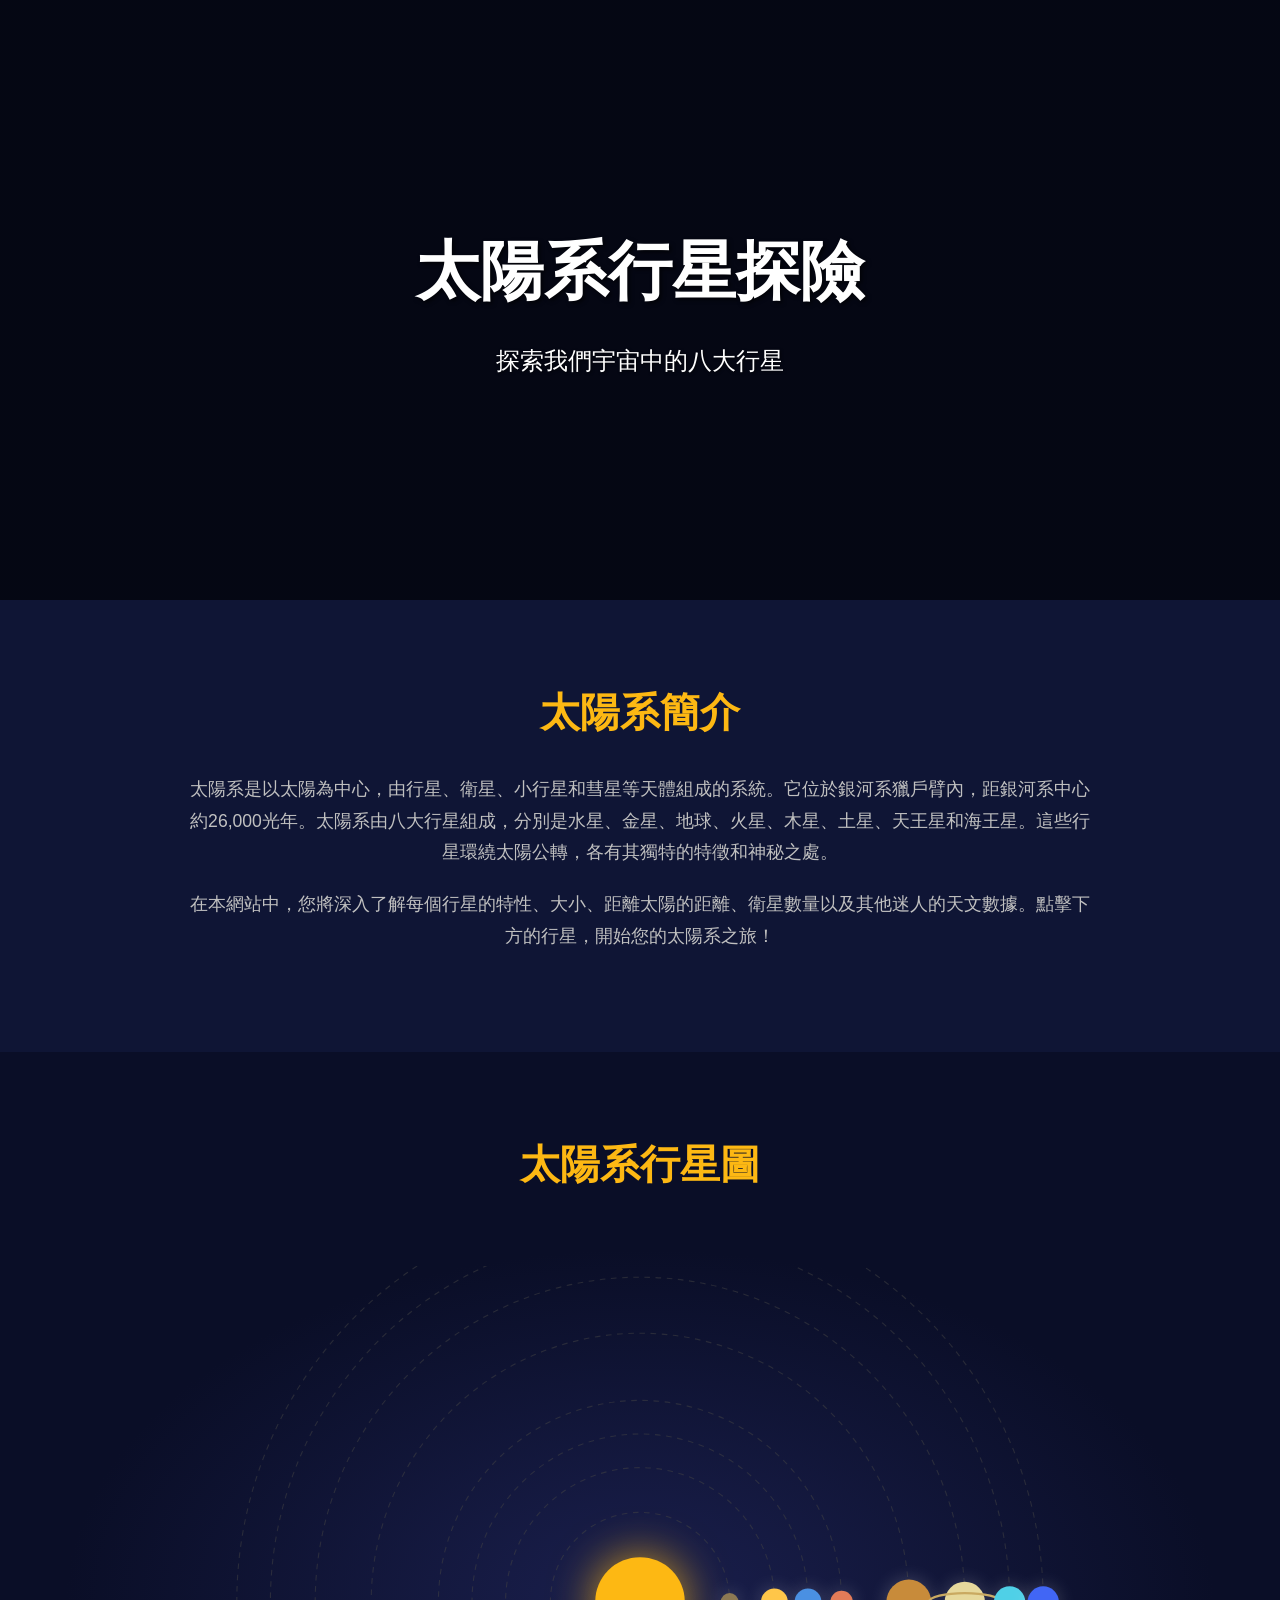
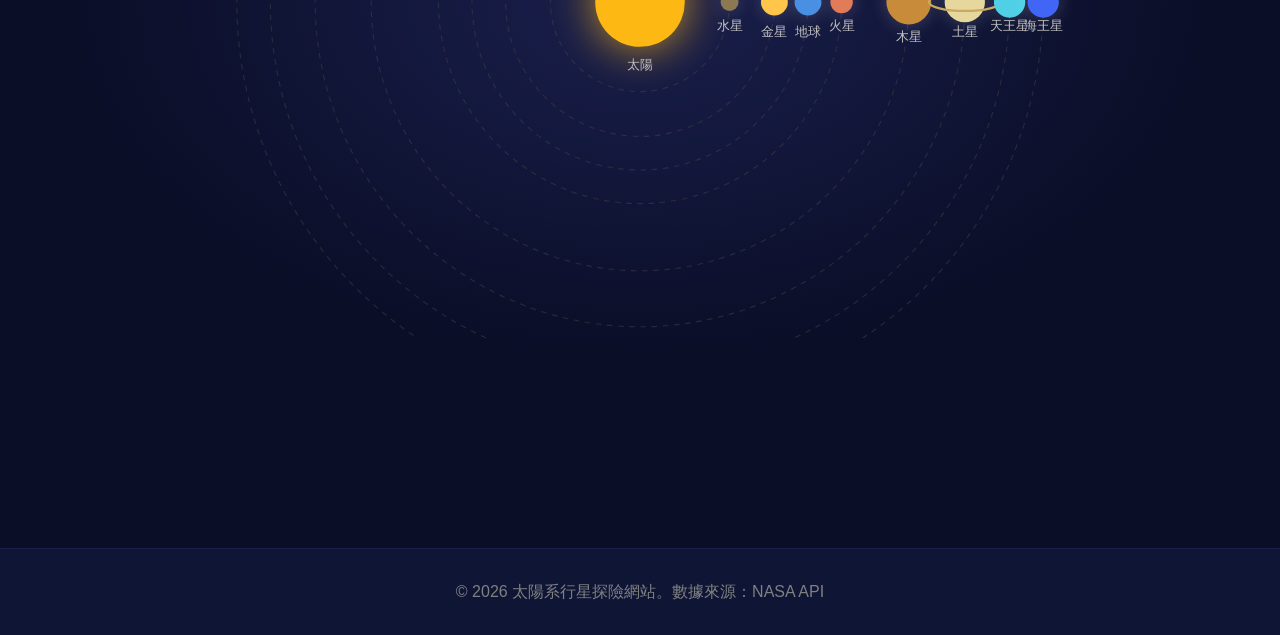
==== index.html @ 0d12c33e "first commit" ====
<!DOCTYPE html>
<html lang="zh-tw">
<head>
    <meta charset="UTF-8">
    <meta name="viewport" content="width=device-width, initial-scale=1.0">
    <title>太陽系行星探險 - The Solar System</title>
    <link rel="stylesheet" href="css/style.css">
</head>
<body>
    <!-- Hero Image Section -->
    <section class="hero">
        <div class="hero-content">
            <h1>太陽系行星探險</h1>
            <p>探索我們宇宙中的八大行星</p>
        </div>
    </section>

    <!-- Introduction Section -->
    <section class="introduction">
        <div class="container">
            <h2>太陽系簡介</h2>
            <p>太陽系是以太陽為中心，由行星、衛星、小行星和彗星等天體組成的系統。它位於銀河系獵戶臂內，距銀河系中心約26,000光年。太陽系由八大行星組成，分別是水星、金星、地球、火星、木星、土星、天王星和海王星。這些行星環繞太陽公轉，各有其獨特的特徵和神秘之處。</p>
            <p>在本網站中，您將深入了解每個行星的特性、大小、距離太陽的距離、衛星數量以及其他迷人的天文數據。點擊下方的行星，開始您的太陽系之旅！</p>
        </div>
    </section>

    <!-- Solar System Diagram Section -->
    <section class="solar-system">
        <div class="container">
            <h2>太陽系行星圖</h2>
            <div class="solar-system-diagram">
                <svg width="100%" height="600" viewBox="0 0 1000 600" xmlns="http://www.w3.org/2000/svg">
                    <!-- Sun -->
                    <circle cx="500" cy="300" r="40" fill="#FDB813" class="sun" title="太陽"></circle>
                    <text x="500" y="360" text-anchor="middle" class="label">太陽</text>

                    <!-- Mercury's Orbit -->
                    <circle cx="500" cy="300" r="80" fill="none" stroke="#444" stroke-dasharray="5,5" opacity="0.5"></circle>
                    <!-- Mercury -->
                    <g class="planet" data-planet="mercury">
                        <circle cx="580" cy="300" r="8" fill="#8C7853"></circle>
                        <text x="580" y="325" text-anchor="middle" class="label">水星</text>
                        <circle cx="580" cy="300" r="12" fill="none" stroke="#FDB813" opacity="0" class="orbit-indicator"></circle>
                    </g>

                    <!-- Venus's Orbit -->
                    <circle cx="500" cy="300" r="120" fill="none" stroke="#444" stroke-dasharray="5,5" opacity="0.5"></circle>
                    <!-- Venus -->
                    <g class="planet" data-planet="venus">
                        <circle cx="620" cy="300" r="12" fill="#FFC649"></circle>
                        <text x="620" y="330" text-anchor="middle" class="label">金星</text>
                        <circle cx="620" cy="300" r="16" fill="none" stroke="#FDB813" opacity="0" class="orbit-indicator"></circle>
                    </g>

                    <!-- Earth's Orbit -->
                    <circle cx="500" cy="300" r="150" fill="none" stroke="#444" stroke-dasharray="5,5" opacity="0.5"></circle>
                    <!-- Earth -->
                    <g class="planet" data-planet="earth">
                        <circle cx="650" cy="300" r="12" fill="#4A90E2"></circle>
                        <text x="650" y="330" text-anchor="middle" class="label">地球</text>
                        <circle cx="650" cy="300" r="16" fill="none" stroke="#FDB813" opacity="0" class="orbit-indicator"></circle>
                    </g>

                    <!-- Mars's Orbit -->
                    <circle cx="500" cy="300" r="180" fill="none" stroke="#444" stroke-dasharray="5,5" opacity="0.5"></circle>
                    <!-- Mars -->
                    <g class="planet" data-planet="mars">
                        <circle cx="680" cy="300" r="10" fill="#E27B58"></circle>
                        <text x="680" y="325" text-anchor="middle" class="label">火星</text>
                        <circle cx="680" cy="300" r="14" fill="none" stroke="#FDB813" opacity="0" class="orbit-indicator"></circle>
                    </g>

                    <!-- Jupiter's Orbit -->
                    <circle cx="500" cy="300" r="240" fill="none" stroke="#444" stroke-dasharray="5,5" opacity="0.5"></circle>
                    <!-- Jupiter -->
                    <g class="planet" data-planet="jupiter">
                        <circle cx="740" cy="300" r="20" fill="#C88B3A"></circle>
                        <text x="740" y="335" text-anchor="middle" class="label">木星</text>
                        <circle cx="740" cy="300" r="24" fill="none" stroke="#FDB813" opacity="0" class="orbit-indicator"></circle>
                    </g>

                    <!-- Saturn's Orbit -->
                    <circle cx="500" cy="300" r="290" fill="none" stroke="#444" stroke-dasharray="5,5" opacity="0.5"></circle>
                    <!-- Saturn -->
                    <g class="planet" data-planet="saturn">
                        <circle cx="790" cy="300" r="18" fill="#E6D89C"></circle>
                        <!-- Saturn's rings -->
                        <ellipse cx="790" cy="300" rx="32" ry="8" fill="none" stroke="#C9A961" stroke-width="2"></ellipse>
                        <text x="790" y="330" text-anchor="middle" class="label">土星</text>
                        <circle cx="790" cy="300" r="22" fill="none" stroke="#FDB813" opacity="0" class="orbit-indicator"></circle>
                    </g>

                    <!-- Uranus's Orbit -->
                    <circle cx="500" cy="300" r="330" fill="none" stroke="#444" stroke-dasharray="5,5" opacity="0.5"></circle>
                    <!-- Uranus -->
                    <g class="planet" data-planet="uranus">
                        <circle cx="830" cy="300" r="14" fill="#4FD0E7"></circle>
                        <text x="830" y="325" text-anchor="middle" class="label">天王星</text>
                        <circle cx="830" cy="300" r="18" fill="none" stroke="#FDB813" opacity="0" class="orbit-indicator"></circle>
                    </g>

                    <!-- Neptune's Orbit -->
                    <circle cx="500" cy="300" r="360" fill="none" stroke="#444" stroke-dasharray="5,5" opacity="0.5"></circle>
                    <!-- Neptune -->
                    <g class="planet" data-planet="neptune">
                        <circle cx="860" cy="300" r="14" fill="#4166F5"></circle>
                        <text x="860" y="325" text-anchor="middle" class="label">海王星</text>
                        <circle cx="860" cy="300" r="18" fill="none" stroke="#FDB813" opacity="0" class="orbit-indicator"></circle>
                    </g>
                </svg>
            </div>
        </div>
    </section>

    <!-- Footer -->
    <footer>
        <p>&copy; 2026 太陽系行星探險網站。數據來源：NASA API</p>
    </footer>

    <script src="js/api.js"></script>
    <script src="js/main.js"></script>
</body>
</html>
---- css/style.css ----
* {
    margin: 0;
    padding: 0;
    box-sizing: border-box;
}

body {
    font-family: 'Segoe UI', Tahoma, Geneva, Verdana, sans-serif;
    background-color: #0a0e27;
    color: #e0e0e0;
    line-height: 1.6;
}

/* Hero Section */
.hero {
    background: linear-gradient(rgba(0, 0, 0, 0.5), rgba(0, 0, 0, 0.5)), url('https://images.unsplash.com/photo-1419242902214-272b3f66ee7a?w=1200&h=600&fit=crop') center/cover;
    height: 600px;
    display: flex;
    align-items: center;
    justify-content: center;
    text-align: center;
    color: white;
}

.hero-content h1 {
    font-size: 4rem;
    margin-bottom: 20px;
    text-shadow: 2px 2px 4px rgba(0, 0, 0, 0.7);
    animation: slideDown 0.8s ease-out;
}

.hero-content p {
    font-size: 1.5rem;
    text-shadow: 1px 1px 3px rgba(0, 0, 0, 0.7);
    animation: slideUp 0.8s ease-out 0.2s both;
}

@keyframes slideDown {
    from {
        opacity: 0;
        transform: translateY(-30px);
    }
    to {
        opacity: 1;
        transform: translateY(0);
    }
}

@keyframes slideUp {
    from {
        opacity: 0;
        transform: translateY(30px);
    }
    to {
        opacity: 1;
        transform: translateY(0);
    }
}

/* Container */
.container {
    max-width: 1200px;
    margin: 0 auto;
    padding: 0 20px;
}

/* Introduction Section */
.introduction {
    background-color: #0f1535;
    padding: 80px 0;
    text-align: center;
}

.introduction h2 {
    font-size: 2.5rem;
    margin-bottom: 30px;
    color: #fdb813;
}

.introduction p {
    font-size: 1.1rem;
    margin-bottom: 20px;
    line-height: 1.8;
    max-width: 900px;
    margin-left: auto;
    margin-right: auto;
    color: #c0c0c0;
}

/* Solar System Section */
.solar-system {
    background-color: #0a0e27;
    padding: 80px 0;
}

.solar-system h2 {
    font-size: 2.5rem;
    margin-bottom: 50px;
    text-align: center;
    color: #fdb813;
}

.solar-system-diagram {
    width: 100%;
    padding: 20px;
    background: radial-gradient(ellipse at center, #1a1f4d 0%, #0a0e27 70%);
    border-radius: 10px;
    margin-bottom: 30px;
}

.solar-system-diagram svg {
    width: 100%;
    height: auto;
    display: block;
}

.sun {
    cursor: default;
    filter: drop-shadow(0 0 20px rgba(253, 184, 19, 0.8));
}

.planet {
    cursor: pointer;
    transition: all 0.3s ease;
}

.planet circle:first-child {
    transition: all 0.3s ease;
    filter: drop-shadow(0 0 8px rgba(255, 255, 255, 0.2));
}

.planet:hover circle:first-child {
    filter: drop-shadow(0 0 15px rgba(255, 255, 255, 0.6));
    transform: scale(1.2);
}

.planet .orbit-indicator {
    transition: opacity 0.3s ease;
}

.planet:hover .orbit-indicator {
    opacity: 0.5 !important;
}

.label {
    font-size: 12px;
    fill: #c0c0c0;
    pointer-events: none;
    transition: all 0.3s ease;
}

.planet:hover .label {
    fill: #fdb813;
    font-weight: bold;
    font-size: 14px;
}

/* Planet Detail Pages */
.planet-detail {
    min-height: 100vh;
    padding: 40px 0;
}

.planet-header {
    background: linear-gradient(135deg, #1a1f4d 0%, #2d1b69 100%);
    padding: 60px 0;
    text-align: center;
    margin-bottom: 50px;
}

.planet-header h1 {
    font-size: 3rem;
    margin-bottom: 10px;
    color: #fdb813;
}

.planet-info-grid {
    display: grid;
    grid-template-columns: repeat(auto-fit, minmax(300px, 1fr));
    gap: 30px;
    margin: 40px 0;
}

.info-card {
    background-color: #0f1535;
    padding: 25px;
    border-radius: 10px;
    border-left: 4px solid #fdb813;
    transition: all 0.3s ease;
}

.info-card:hover {
    transform: translateY(-5px);
    box-shadow: 0 10px 30px rgba(253, 184, 19, 0.2);
}

.info-card h3 {
    color: #fdb813;
    margin-bottom: 15px;
    font-size: 1.3rem;
}

.info-card p {
    color: #c0c0c0;
    font-size: 1.1rem;
}

.planet-description {
    background-color: #0f1535;
    padding: 40px;
    border-radius: 10px;
    margin: 40px 0;
    line-height: 1.8;
    font-size: 1.1rem;
    color: #c0c0c0;
}

/* Loading State */
.loading {
    text-align: center;
    padding: 40px;
    font-size: 1.2rem;
    color: #fdb813;
}

.loading::after {
    content: '';
    animation: dots 1.5s steps(4, end) infinite;
}

@keyframes dots {
    0%, 20% { content: ''; }
    40% { content: '.'; }
    60% { content: '..'; }
    80%, 100% { content: '...'; }
}

/* Error Message */
.error-message {
    background-color: #8b3a3a;
    color: #ffb3b3;
    padding: 20px;
    border-radius: 5px;
    margin: 20px 0;
}

/* Button */
.back-button {
    display: inline-block;
    margin: 20px 0;
    padding: 12px 30px;
    background-color: #fdb813;
    color: #0a0e27;
    text-decoration: none;
    border-radius: 5px;
    transition: all 0.3s ease;
    font-weight: bold;
    border: 2px solid #fdb813;
}

.back-button:hover {
    background-color: transparent;
    color: #fdb813;
    transform: translateX(-3px);
}

/* Footer */
footer {
    background-color: #0f1535;
    text-align: center;
    padding: 30px 0;
    border-top: 1px solid #1a1f4d;
    margin-top: 80px;
    color: #808080;
}

/* Responsive Design */
@media (max-width: 768px) {
    .hero-content h1 {
        font-size: 2.5rem;
    }

    .hero-content p {
        font-size: 1rem;
    }

    .introduction h2,
    .solar-system h2 {
        font-size: 2rem;
    }

    .introduction p {
        font-size: 1rem;
    }

    .planet-info-grid {
        grid-template-columns: 1fr;
    }

    .planet-header h1 {
        font-size: 2rem;
    }
}
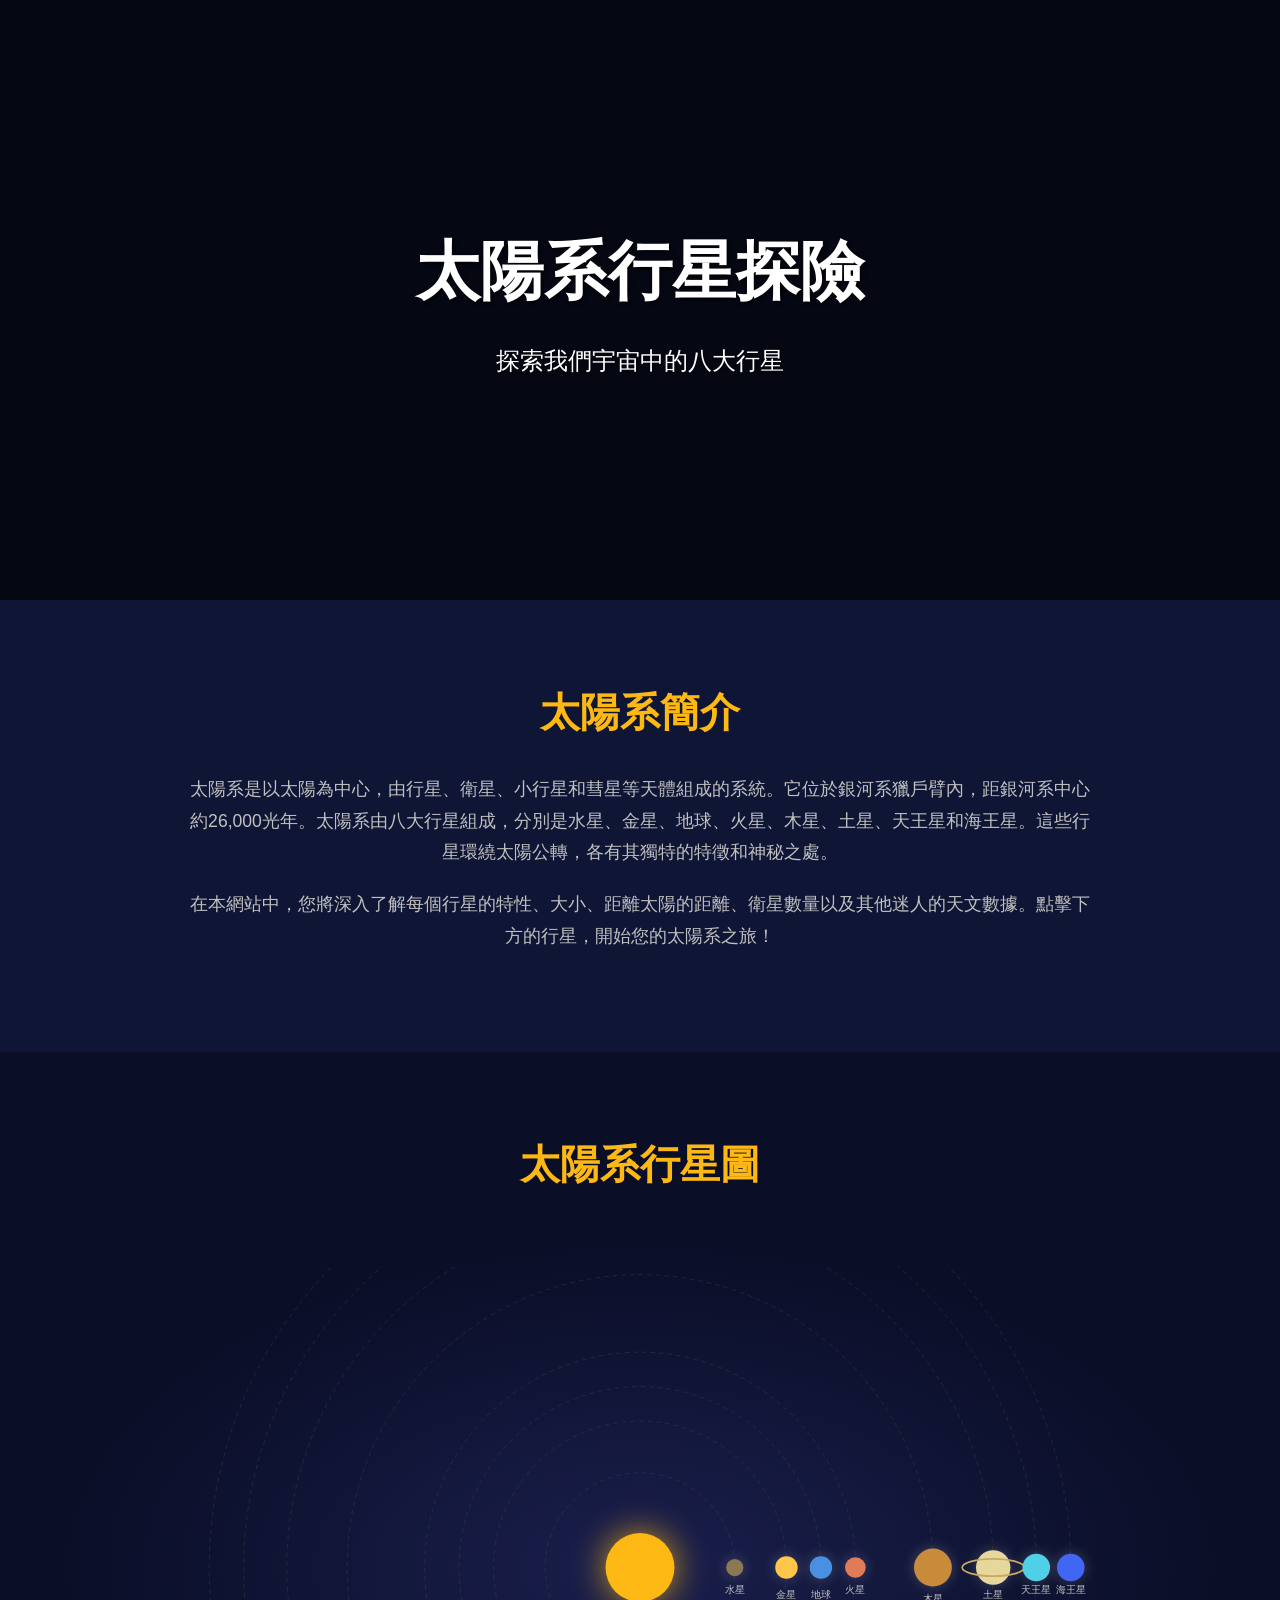
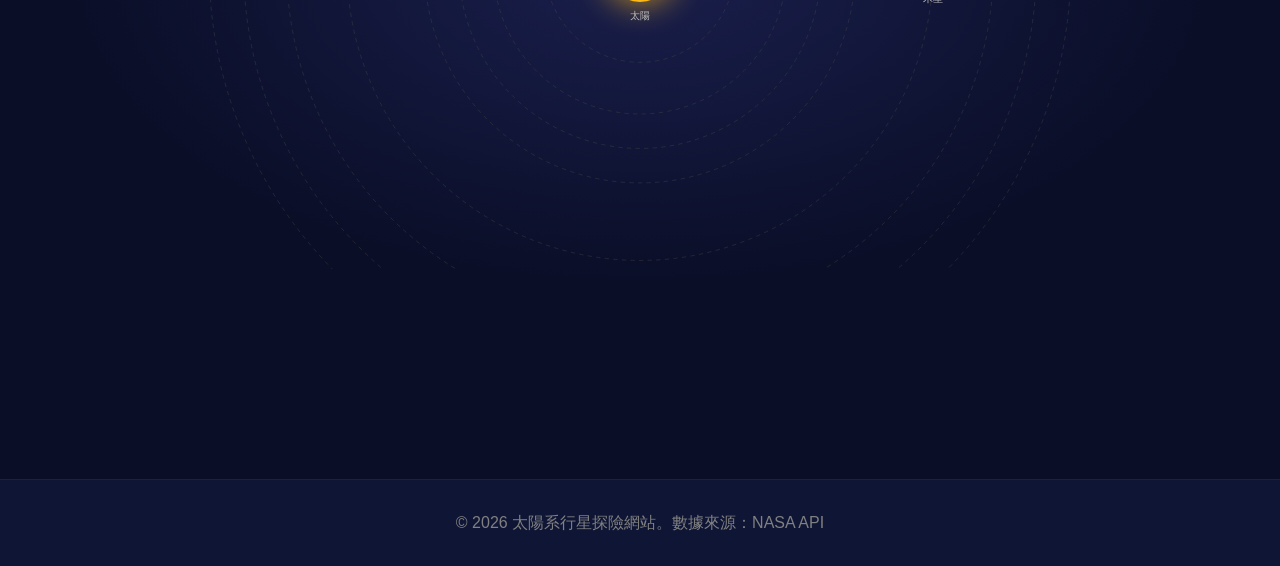
==== commit ac3ceb1b: "adjust" ====
--- a/index.html
+++ b/index.html
@@ -29,83 +29,83 @@
         <div class="container">
             <h2>太陽系行星圖</h2>
             <div class="solar-system-diagram">
-                <svg width="100%" height="600" viewBox="0 0 1000 600" xmlns="http://www.w3.org/2000/svg">
+                <svg width="100%" height="700" viewBox="0 0 1300 700" xmlns="http://www.w3.org/2000/svg">
                     <!-- Sun -->
-                    <circle cx="500" cy="300" r="40" fill="#FDB813" class="sun" title="太陽"></circle>
-                    <text x="500" y="360" text-anchor="middle" class="label">太陽</text>
+                    <circle cx="650" cy="350" r="40" fill="#FDB813" class="sun" title="太陽"></circle>
+                    <text x="650" y="410" text-anchor="middle" class="label">太陽</text>
 
                     <!-- Mercury's Orbit -->
-                    <circle cx="500" cy="300" r="80" fill="none" stroke="#444" stroke-dasharray="5,5" opacity="0.5"></circle>
+                    <circle cx="650" cy="350" r="110" fill="none" stroke="#444" stroke-dasharray="5,5" opacity="0.5"></circle>
                     <!-- Mercury -->
                     <g class="planet" data-planet="mercury">
-                        <circle cx="580" cy="300" r="8" fill="#8C7853"></circle>
-                        <text x="580" y="325" text-anchor="middle" class="label">水星</text>
-                        <circle cx="580" cy="300" r="12" fill="none" stroke="#FDB813" opacity="0" class="orbit-indicator"></circle>
+                        <circle cx="760" cy="350" r="10" fill="#8C7853"></circle>
+                        <text x="760" y="380" text-anchor="middle" class="label">水星</text>
+                        <circle cx="760" cy="350" r="14" fill="none" stroke="#FDB813" opacity="0" class="orbit-indicator"></circle>
                     </g>
 
                     <!-- Venus's Orbit -->
-                    <circle cx="500" cy="300" r="120" fill="none" stroke="#444" stroke-dasharray="5,5" opacity="0.5"></circle>
+                    <circle cx="650" cy="350" r="170" fill="none" stroke="#444" stroke-dasharray="5,5" opacity="0.5"></circle>
                     <!-- Venus -->
                     <g class="planet" data-planet="venus">
-                        <circle cx="620" cy="300" r="12" fill="#FFC649"></circle>
-                        <text x="620" y="330" text-anchor="middle" class="label">金星</text>
-                        <circle cx="620" cy="300" r="16" fill="none" stroke="#FDB813" opacity="0" class="orbit-indicator"></circle>
+                        <circle cx="820" cy="350" r="13" fill="#FFC649"></circle>
+                        <text x="820" y="385" text-anchor="middle" class="label">金星</text>
+                        <circle cx="820" cy="350" r="17" fill="none" stroke="#FDB813" opacity="0" class="orbit-indicator"></circle>
                     </g>
 
                     <!-- Earth's Orbit -->
-                    <circle cx="500" cy="300" r="150" fill="none" stroke="#444" stroke-dasharray="5,5" opacity="0.5"></circle>
+                    <circle cx="650" cy="350" r="210" fill="none" stroke="#444" stroke-dasharray="5,5" opacity="0.5"></circle>
                     <!-- Earth -->
                     <g class="planet" data-planet="earth">
-                        <circle cx="650" cy="300" r="12" fill="#4A90E2"></circle>
-                        <text x="650" y="330" text-anchor="middle" class="label">地球</text>
-                        <circle cx="650" cy="300" r="16" fill="none" stroke="#FDB813" opacity="0" class="orbit-indicator"></circle>
+                        <circle cx="860" cy="350" r="13" fill="#4A90E2"></circle>
+                        <text x="860" y="385" text-anchor="middle" class="label">地球</text>
+                        <circle cx="860" cy="350" r="17" fill="none" stroke="#FDB813" opacity="0" class="orbit-indicator"></circle>
                     </g>
 
                     <!-- Mars's Orbit -->
-                    <circle cx="500" cy="300" r="180" fill="none" stroke="#444" stroke-dasharray="5,5" opacity="0.5"></circle>
+                    <circle cx="650" cy="350" r="250" fill="none" stroke="#444" stroke-dasharray="5,5" opacity="0.5"></circle>
                     <!-- Mars -->
                     <g class="planet" data-planet="mars">
-                        <circle cx="680" cy="300" r="10" fill="#E27B58"></circle>
-                        <text x="680" y="325" text-anchor="middle" class="label">火星</text>
-                        <circle cx="680" cy="300" r="14" fill="none" stroke="#FDB813" opacity="0" class="orbit-indicator"></circle>
+                        <circle cx="900" cy="350" r="12" fill="#E27B58"></circle>
+                        <text x="900" y="380" text-anchor="middle" class="label">火星</text>
+                        <circle cx="900" cy="350" r="16" fill="none" stroke="#FDB813" opacity="0" class="orbit-indicator"></circle>
                     </g>
 
                     <!-- Jupiter's Orbit -->
-                    <circle cx="500" cy="300" r="240" fill="none" stroke="#444" stroke-dasharray="5,5" opacity="0.5"></circle>
+                    <circle cx="650" cy="350" r="340" fill="none" stroke="#444" stroke-dasharray="5,5" opacity="0.5"></circle>
                     <!-- Jupiter -->
                     <g class="planet" data-planet="jupiter">
-                        <circle cx="740" cy="300" r="20" fill="#C88B3A"></circle>
-                        <text x="740" y="335" text-anchor="middle" class="label">木星</text>
-                        <circle cx="740" cy="300" r="24" fill="none" stroke="#FDB813" opacity="0" class="orbit-indicator"></circle>
+                        <circle cx="990" cy="350" r="22" fill="#C88B3A"></circle>
+                        <text x="990" y="390" text-anchor="middle" class="label">木星</text>
+                        <circle cx="990" cy="350" r="26" fill="none" stroke="#FDB813" opacity="0" class="orbit-indicator"></circle>
                     </g>
 
                     <!-- Saturn's Orbit -->
-                    <circle cx="500" cy="300" r="290" fill="none" stroke="#444" stroke-dasharray="5,5" opacity="0.5"></circle>
+                    <circle cx="650" cy="350" r="410" fill="none" stroke="#444" stroke-dasharray="5,5" opacity="0.5"></circle>
                     <!-- Saturn -->
                     <g class="planet" data-planet="saturn">
-                        <circle cx="790" cy="300" r="18" fill="#E6D89C"></circle>
+                        <circle cx="1060" cy="350" r="20" fill="#E6D89C"></circle>
                         <!-- Saturn's rings -->
-                        <ellipse cx="790" cy="300" rx="32" ry="8" fill="none" stroke="#C9A961" stroke-width="2"></ellipse>
-                        <text x="790" y="330" text-anchor="middle" class="label">土星</text>
-                        <circle cx="790" cy="300" r="22" fill="none" stroke="#FDB813" opacity="0" class="orbit-indicator"></circle>
+                        <ellipse cx="1060" cy="350" rx="36" ry="10" fill="none" stroke="#C9A961" stroke-width="2"></ellipse>
+                        <text x="1060" y="385" text-anchor="middle" class="label">土星</text>
+                        <circle cx="1060" cy="350" r="24" fill="none" stroke="#FDB813" opacity="0" class="orbit-indicator"></circle>
                     </g>
 
                     <!-- Uranus's Orbit -->
-                    <circle cx="500" cy="300" r="330" fill="none" stroke="#444" stroke-dasharray="5,5" opacity="0.5"></circle>
+                    <circle cx="650" cy="350" r="460" fill="none" stroke="#444" stroke-dasharray="5,5" opacity="0.5"></circle>
                     <!-- Uranus -->
                     <g class="planet" data-planet="uranus">
-                        <circle cx="830" cy="300" r="14" fill="#4FD0E7"></circle>
-                        <text x="830" y="325" text-anchor="middle" class="label">天王星</text>
-                        <circle cx="830" cy="300" r="18" fill="none" stroke="#FDB813" opacity="0" class="orbit-indicator"></circle>
+                        <circle cx="1110" cy="350" r="16" fill="#4FD0E7"></circle>
+                        <text x="1110" y="380" text-anchor="middle" class="label">天王星</text>
+                        <circle cx="1110" cy="350" r="20" fill="none" stroke="#FDB813" opacity="0" class="orbit-indicator"></circle>
                     </g>
 
                     <!-- Neptune's Orbit -->
-                    <circle cx="500" cy="300" r="360" fill="none" stroke="#444" stroke-dasharray="5,5" opacity="0.5"></circle>
+                    <circle cx="650" cy="350" r="500" fill="none" stroke="#444" stroke-dasharray="5,5" opacity="0.5"></circle>
                     <!-- Neptune -->
                     <g class="planet" data-planet="neptune">
-                        <circle cx="860" cy="300" r="14" fill="#4166F5"></circle>
-                        <text x="860" y="325" text-anchor="middle" class="label">海王星</text>
-                        <circle cx="860" cy="300" r="18" fill="none" stroke="#FDB813" opacity="0" class="orbit-indicator"></circle>
+                        <circle cx="1150" cy="350" r="16" fill="#4166F5"></circle>
+                        <text x="1150" y="380" text-anchor="middle" class="label">海王星</text>
+                        <circle cx="1150" cy="350" r="20" fill="none" stroke="#FDB813" opacity="0" class="orbit-indicator"></circle>
                     </g>
                 </svg>
             </div>
